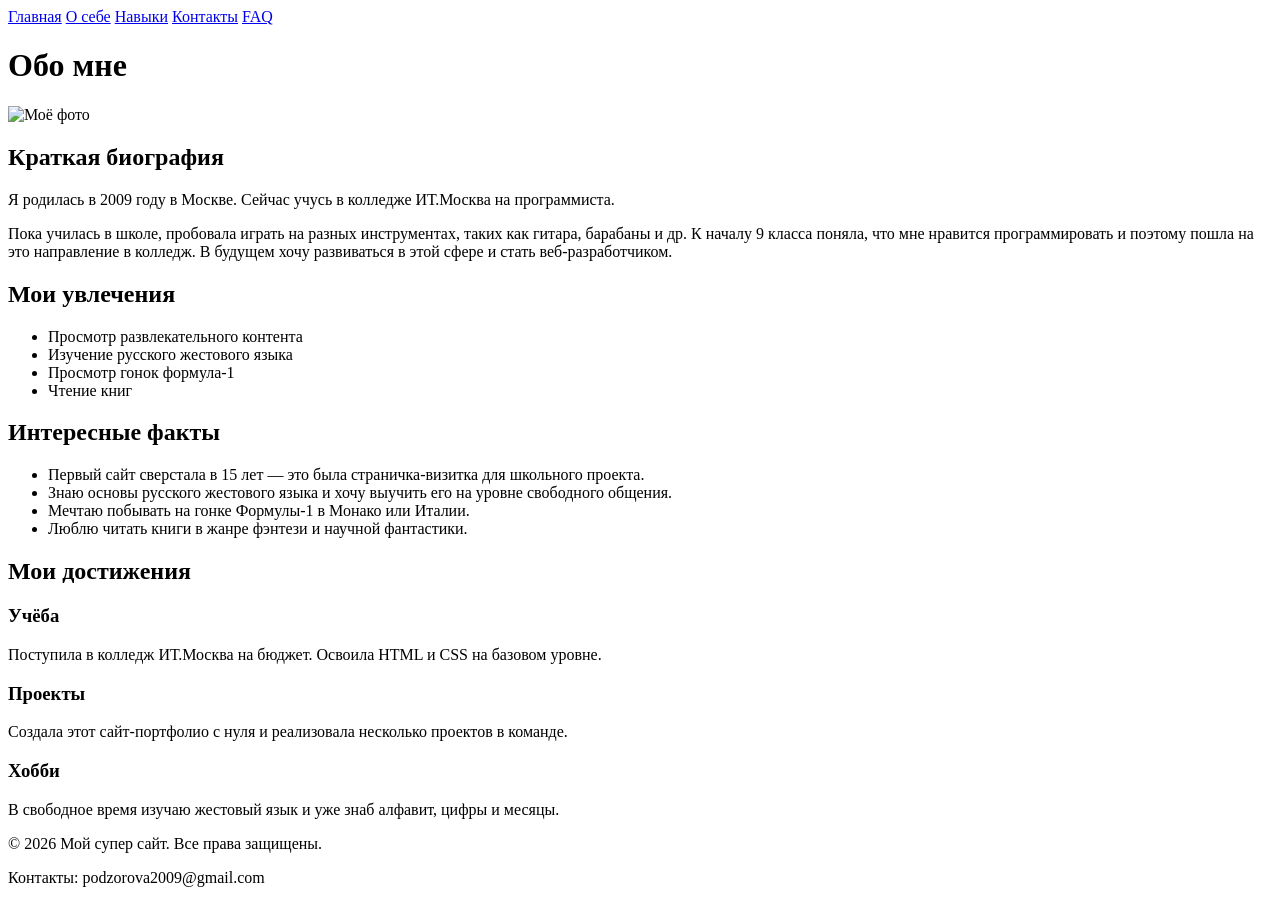
==== about.html @ 59c7d3a9 "Add files via upload" ====
<!DOCTYPE html>
<html lang="ru">
<head>
    <meta charset="UTF-8">
    <meta name="viewport" content="width=device-width, initial-scale=1.0">
    <title>Супер сайт</title>
    <link rel="stylesheet" href="/css/style.css">
    <link rel="icon" href="/images/8270712.png">
</head>
<body>
    <header>
        <nav>
            <a href="index.html">Главная</a>
            <a href="about.html" class="active">О себе</a>
            <a href="skills.html">Навыки</a>
            <a href="contacts.html">Контакты</a>
            <a href="FAQ.html">FAQ</a>
        </nav>
    </header>

    <main>
        <h1>Обо мне</h1>

        <div class="about-grid">
            
            <div class="about-photo-box">
                <img src="/home/student/Рабочий стол/my_site_practice-main/images/8270712.png" alt="Моё фото" class="about-avatar">
            </div>

            <div class="about-bio-box">
                <h2>Краткая биография</h2>
                <p>Я родилась в 2009 году в Москве. Сейчас учусь в колледже ИТ.Москва на программиста.</p>
                <p>Пока училась в школе, пробовала играть на разных инструментах, таких как гитара, барабаны и др. К началу 9 класса поняла, что мне нравится программировать и поэтому пошла на это направление в колледж. В будущем хочу развиваться в этой сфере и стать веб-разработчиком.</p>
            </div>

            <div class="about-hobbies-box">
                <h2>Мои увлечения</h2>
                <ul>
                    <li>Просмотр развлекательного контента</li>
                    <li>Изучение русского жестового языка</li>
                    <li>Просмотр гонок формула-1</li>
                    <li>Чтение книг</li>
                </ul>
            </div>

            <div class="about-facts-box">
                <h2>Интересные факты</h2>
                <ul>
                    <li>Первый сайт сверстала в 15 лет — это была страничка-визитка для школьного проекта.</li>
                    <li>Знаю основы русского жестового языка и хочу выучить его на уровне свободного общения.</li>
                    <li>Мечтаю побывать на гонке Формулы-1 в Монако или Италии.</li>
                    <li>Люблю читать книги в жанре фэнтези и научной фантастики.</li>
                </ul>
            </div>

            <div class="about-achievements-box">
                <h2> Мои достижения</h2>
                <div class="achievements-grid">
                    <div class="achievement-card">
                        <h3>Учёба</h3>
                        <p>Поступила в колледж ИТ.Москва на бюджет. Освоила HTML и CSS на базовом уровне.</p>
                    </div>
                    <div class="achievement-card">
                        <h3>Проекты</h3>
                        <p>Создала этот сайт-портфолио с нуля и реализовала несколько проектов в команде.</p>
                    </div>
                    <div class="achievement-card">
                        <h3>Хобби</h3>
                        <p>В свободное время изучаю жестовый язык и уже знаб алфавит, цифры и месяцы.</p>
                    </div>
                </div>
            </div>

        </div>
    </main>

    <footer class="site-footer">
        <div class="footer-content">
            <p>&copy; 2026 Мой супер сайт. Все права защищены.</p>
            <p>Контакты: podzorova2009@gmail.com</p>
        </div>
    </footer>
</body>
</html>
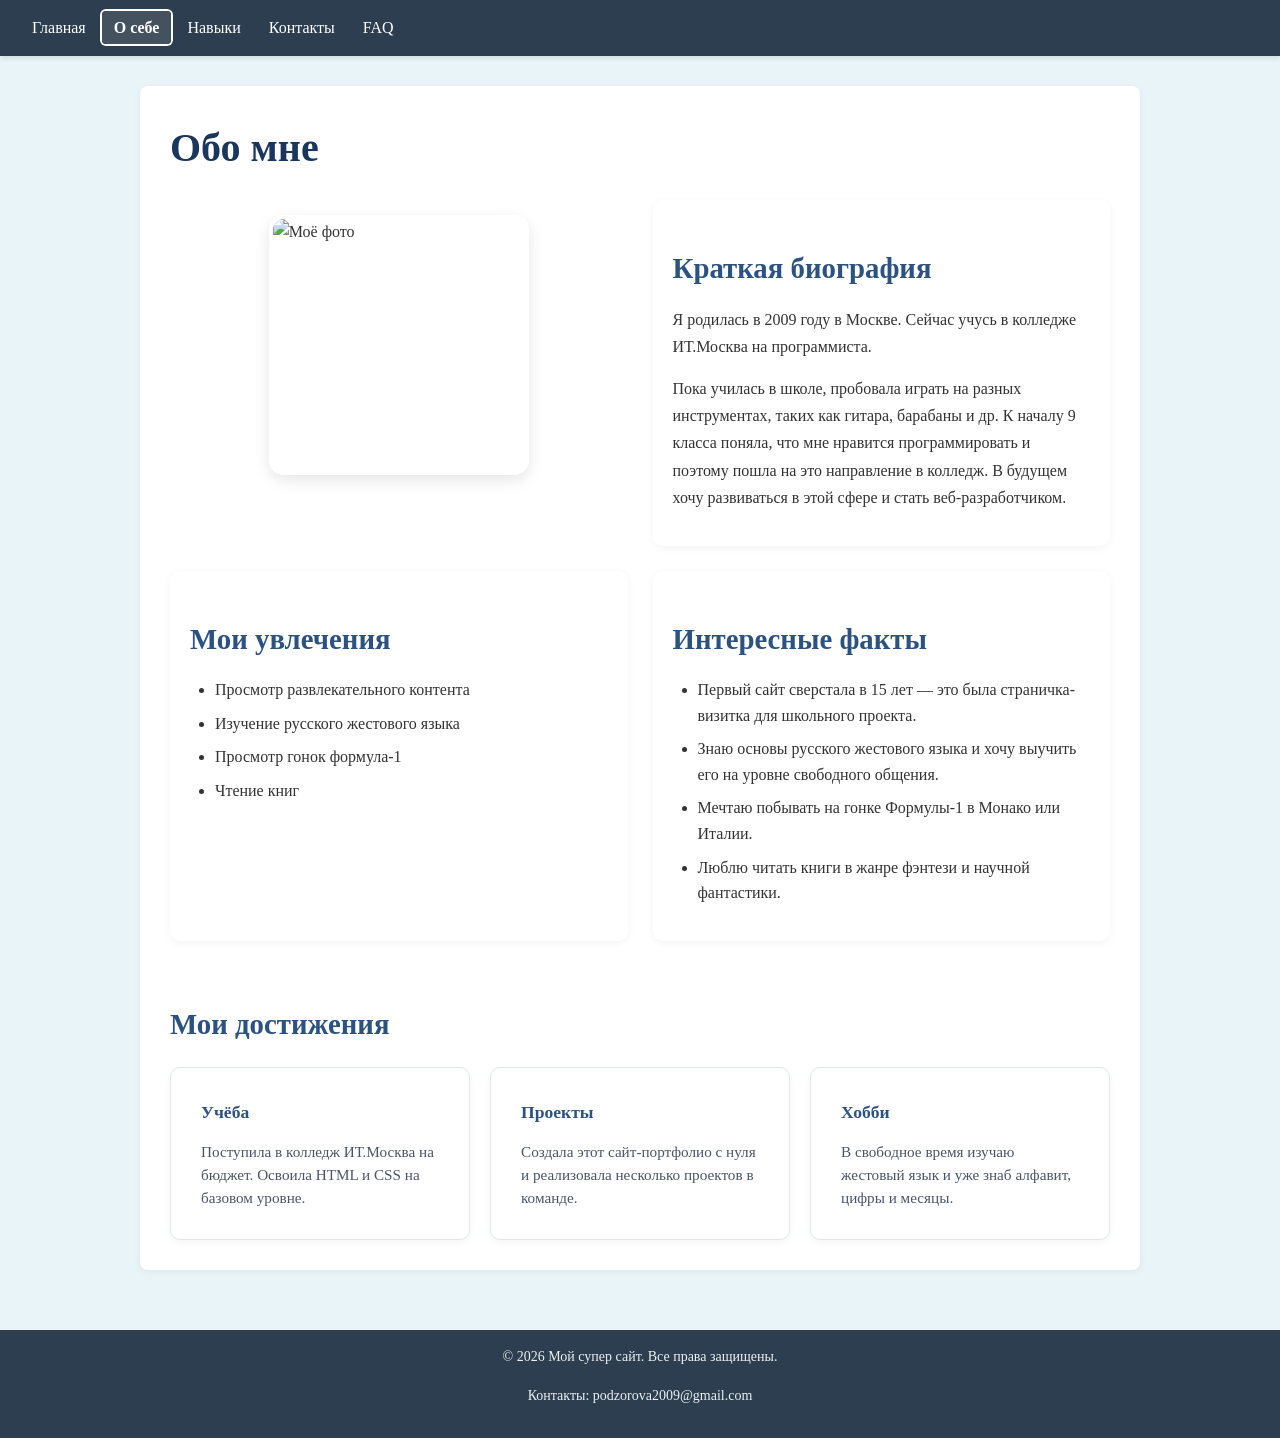
==== commit 4fe334f5: "Update about.html" ====
--- a/about.html
+++ b/about.html
@@ -4,7 +4,7 @@
     <meta charset="UTF-8">
     <meta name="viewport" content="width=device-width, initial-scale=1.0">
     <title>Супер сайт</title>
-    <link rel="stylesheet" href="/css/style.css">
+    <link rel="stylesheet" href="style.css">
     <link rel="icon" href="/images/8270712.png">
 </head>
 <body>
--- a/style.css
+++ b/style.css
@@ -0,0 +1,773 @@
+* {
+    margin: 0;
+    padding: 0;
+    box-sizing: border-box;
+}
+
+body {
+    font-family: 'Times New Roman', Times, serif;
+    font-size: 16px;
+    color: #333;
+    background-color: #e8f4f8;
+    line-height: 1.6;
+    display: flex;
+    flex-direction: column;
+    min-height: 100vh;
+}
+
+
+h1 {
+    font-size: 2.5rem;
+    color: #1a365d;
+    margin-bottom: 20px;
+}
+
+h2 {
+    font-size: 1.8rem;
+    color: #2c5282;
+    margin-top: 25px;
+    margin-bottom: 15px;
+}
+
+h3 {
+    font-size: 1.4rem;
+    color: #3182ce;
+    margin-bottom: 10px;
+}
+
+p {
+    margin-bottom: 15px;
+    line-height: 1.7;
+}
+
+ul,ol {
+    margin-left: 25px;
+    margin-bottom: 15px;
+}
+
+li {
+    margin-bottom: 8px;
+}
+
+header {
+    background-color: #2c3e50;
+    padding: 15px 20px;
+    box-shadow: 0 2px 5px rgba(0,0,0,0.1);
+}
+
+nav a {
+    color: #fff;
+    text-decoration: none;
+    padding: 8px 12px;
+    font-weight: 500;
+    transition: background-color 0.2s, color 0.2s;
+    border-radius: 4px;
+}
+
+nav a:hover {
+    color: #95c6f5;
+    background-color: #34495e;
+}
+
+nav a.active {
+    background-color: #44525f;
+    color: #ffffff;
+    font-weight: 700;
+    box-shadow: 0 0 0 2px;
+}
+
+nav a.active:hover {
+    background-color: #3c658d;
+    color: #ffffff;
+}
+
+main {
+    padding: 30px;
+    max-width: 1000px;
+    margin: 30px auto;
+    background-color: #fff;
+    border-radius: 8px;
+    box-shadow: 0 2px 8px rgba(0,0,0,0.05);
+    flex: 1;
+    width: 100%;
+}
+
+.flex-container {
+    display: flex;
+    gap: 30px;
+    flex-wrap: wrap;
+    margin-top: 20px;
+}
+
+.flex-container.column {
+    flex: 1;
+    min-width: 280px;
+}
+
+.cards-container {
+    display: flex; 
+    gap: 20px; 
+    flex-wrap: wrap;
+    margin-bottom: 30px;
+  }
+
+.card {
+    flex: 1;
+    min-width: 250px;
+    background-color: #f9f9f9;
+    border: 1px solid #ddd;
+    border-radius: 10px;
+    padding: 20px;
+    box-shadow: 0 4px 8px rgba(0,0,0,0.1);
+    transition: transform 0.3s, box-shadow 0.3s;
+  }
+  
+.card:hover {
+    transform: translateY(-5px);
+    box-shadow: 0 8px 16px rgba(0,0,0,0.2);
+  }
+  
+.card h3 {
+    margin-top: 0;
+    font-size: 1.2em;
+    color: #333;
+  }
+  
+.card p {
+    color: #555;
+    font-size: 1em;
+  }
+
+table {
+    width: 100%;
+    border-collapse: collapse;
+    margin-bottom: 20px;
+    background-color: #fff;
+}
+
+th,td {
+    border: 1px solid #cbd5e0;
+    padding: 12px;
+    text-align: left;   
+}
+
+th {  
+    background-color: #3498db;
+    color: #fff;
+    font-weight: 600;
+}
+
+tr:nth-child(even) {
+    background-color: #f8fafc;
+}
+
+tr:hover {
+    background-color: #edf2f7;
+}
+
+img {
+    max-width: 100%;
+    height: auto;
+    border-radius: 8px;
+    margin: 15px 0;
+    box-shadow: 0 4px 6px rgba(0,0,0,0.1);
+}
+
+form {
+    margin-bottom: 25px;
+}
+
+label {
+    display: block;
+    margin-bottom: 5px;
+    font-weight: 600;
+}
+
+input, textarea {
+    width: 100%;
+    padding: 10px;
+    margin-bottom: 15px;
+    border: 1px solid #cbd5e0;
+    border-radius: 4px;
+    font-family: inherit;
+    font-size: 15px;
+}
+
+button {
+    background-color: #3498db;
+    color: white;
+    padding: 10px 24px;
+    border: none;
+    border-radius: 4px;
+    cursor: pointer;
+    font-size: 16px;
+    transition: background-color 0.2s;
+}
+
+button:hover {
+    background-color: #2980b9;
+}
+
+footer {
+    background-color: #2c3e50;
+    color: #ecf0f1;
+    text-align: center;
+    font-size: 14px;
+    padding: 15px;
+    margin-top: 30px;
+}
+
+footer a {
+    color: #f1c40f; 
+    text-decoration: none;
+}
+
+footer a:hover {
+    text-decoration: underline;
+}
+
+.faq-section {
+    max-width: 800px;
+    margin: 40px auto;
+    padding: 25px;
+    background-color: #fff;
+    border-radius: 10px;
+    box-shadow: 0 2px 8px rgba(0,0,0,0.05);
+    border: 1px solid #e2e8f0;
+}
+
+.faq-section h2 {
+    text-align: center;
+    color: #1a365d;
+    margin-bottom: 25px;
+    font-size: 1.8rem;
+}
+
+.faq-item {
+    margin-bottom: 15px;
+    padding: 16px 20px;
+    background-color: #f8fafc;
+    border-radius: 8px;
+    border-left: 4px solid #3498db;
+    transition: background-color 0.2s, transform 0.2s;
+}
+
+.faq-item:hover {
+    background-color: #edf2f7;
+    transform: translateX(4px);
+}
+
+.faq-question {
+    font-weight: 600;
+    color: #2c5282;
+    line-height: 1.6;
+    font-size: 1rem;
+}
+
+.favorites-section {
+    margin: 40px 0 20px;
+}
+
+.favorites-grid {
+    display: flex;
+    gap: 20px;
+    flex-wrap: wrap;
+}
+
+.fav-card {
+    flex: 1;
+    min-width: 250px;
+    background: #fff;
+    border: 1px solid #e2e8f0;
+    border-radius: 10px;
+    overflow: hidden;
+    box-shadow: 0 4px 8px rgba(0,0,0,0.08);
+    transition: transform 0.3s, box-shadow 0.3s;
+    display: flex;
+    flex-direction: column;
+}
+
+.fav-card img {
+    width: 100%;
+    height: 180px;
+    object-fit: cover;
+    margin: 0;
+    border-bottom: 1px solid #e2e8f0;
+}
+
+.fav-content {
+    padding: 16px;
+    flex-grow: 1;
+}
+
+.fav-content h3 {
+    margin: 0 0 8px;
+    font-size: 1.2rem;
+    color: #1a365d;
+}
+
+.fav-content p {
+    margin: 0;
+    font-size: 0.95rem;
+    color: #4a5568;
+    line-height: 1.5;
+}
+
+.fav-card, .card {
+    transition: transform 0.3s ease, box-shadow 0.3s ease;
+}
+
+.fav-card:hover, .card:hover {
+    transform: scale(1.02) translateY(-4px);
+    box-shadow: 0 10px 20px rgba(0,0,0,0.18);
+}
+
+.favorites-grid, .cards-container {
+    overflow: visible;
+    padding-bottom: 10px;
+}
+
+.contacts-wrapper {
+    display: flex;
+    gap: 40px;
+    flex-wrap: wrap;
+    align-items: flex-start;
+    margin-top: 20px;
+}
+
+.contacts-info {
+    flex: 1;
+    min-width: 280px;
+}
+
+.contacts-info h2 {
+    margin-top: 0;
+    color: #1a365d;
+}
+
+.contacts-info > p {
+    color: #4a5568;
+    margin-bottom: 30px;
+    line-height: 1.7;
+}
+
+.info-block {
+    margin-bottom: 25px;
+}
+
+.info-block h3 {
+    color: #2c5282;
+    margin-bottom: 8px;
+    font-size: 1.2rem;
+}
+
+.info-block a {
+    color: #3498db;
+    text-decoration: none;
+    font-weight: 500;
+    transition: color 0.2s;
+}
+
+.info-block a:hover {
+    color: #2980b9;
+    text-decoration: underline;
+}
+
+.social-list {
+    list-style: none;
+    padding: 0;
+    margin: 0;
+}
+
+.social-list li {
+    margin-bottom: 10px;
+}
+
+.contacts-form {
+    flex: 1.2;
+    min-width: 320px;
+}
+
+.contacts-form .form-row {
+    display: flex;
+    gap: 15px;
+    margin-bottom: 15px;
+}
+
+.contacts-form .form-row input {
+    margin-bottom: 0; 
+}
+
+.contacts-form textarea {
+    resize: vertical;
+    min-height: 120px;
+}
+
+.contacts-form button {
+    width: 100%;
+    padding: 14px;
+    font-weight: 600;
+    border-radius: 8px;
+    margin-top: 5px;
+}
+
+   .social-cards {
+    display: flex;
+    gap: 15px;
+    flex-wrap: wrap;
+}
+
+.social-card {
+    display: flex;
+    flex-direction: column;
+    align-items: center;
+    justify-content: center;
+    gap: 8px;
+    padding: 20px 25px;
+    background: #ffffff;
+    border: 1px solid #e2e8f0;
+    border-radius: 10px;
+    text-decoration: none;
+    color: #2d3748;
+    min-width: 110px;
+    transition: all 0.3s ease;
+    box-shadow: 0 2px 5px rgba(0,0,0,0.05);
+}
+
+.social-card:hover {
+    transform: translateY(-4px);
+    box-shadow: 0 6px 12px rgba(0,0,0,0.1);
+}
+
+.social-card-icon {
+    font-size: 2rem;
+    line-height: 1;
+}
+
+.social-card-name {
+    font-size: 0.9rem;
+    font-weight: 600;
+    text-align: center;
+}
+
+.social-card.telegram:hover {
+    border-color: #0088cc;
+    color: #0088cc;
+}
+
+.social-card.vk:hover {
+    border-color: #4a76a8;
+    color: #4a76a8;
+}
+
+.social-card.github:hover {
+    border-color: #333;
+    color: #333;
+}
+
+@media (max-width: 480px) {
+    .social-cards {
+        justify-content: center;
+    }
+    .social-card {
+        min-width: 100px;
+        padding: 15px 20px;
+    }
+    .social-card-icon {
+        font-size: 1.8rem;
+    }
+    .social-card-name {
+        font-size: 0.85rem;
+    }
+}
+
+.about-layout {
+    display: flex;
+    gap: 40px;
+    align-items: flex-start;
+    flex-wrap: wrap;
+    margin-bottom: 40px;
+}
+
+.about-img {
+    width: 260px;
+    height: 260px;
+    object-fit: cover;
+    border-radius: 50%;
+    border: 6px solid #fff;
+    box-shadow: 0 8px 20px rgba(0,0,0,0.1);
+    margin: 0;
+}
+
+.about-text {
+    flex: 1;
+    min-width: 280px;
+}
+
+.about-text h2 {
+    margin-top: 0;
+    color: #1a365d;
+}
+
+.about-text p {
+    margin-bottom: 15px;
+    line-height: 1.8;
+    color: #4a5568;
+}
+
+.facts-box {
+    background: #f8fafc;
+    padding: 25px;
+    border-radius: 12px;
+    border-left: 5px solid #f1c40f;
+    margin: 30px 0;
+}
+
+.facts-box ul {
+    margin: 0;
+    padding-left: 20px;
+}
+
+.facts-box li {
+    margin-bottom: 10px;
+    color: #2d3748;
+}
+
+.achievements-grid {
+    display: grid;
+    grid-template-columns: repeat(auto-fit, minmax(220px, 1fr));
+    gap: 20px;
+    margin-top: 20px;
+}
+
+.achievements-card {
+    background: #fff;
+    padding: 20px;
+    border-radius: 10px;
+    border: 1px solid #e2e8f0;
+    box-shadow: 0 3px 8px rgba(0,0,0,0.04);
+    transition: transform 0.2s, box-shadow 0.2s;
+}
+
+.achievements-card:hover {
+    transform: translateY(-3px);
+    box-shadow: 0 6px 15px rgba(0,0,0,0.08);
+}
+
+.achievements-card h3 {
+    margin: 0 0 10px;
+    font-size: 1.1rem;
+    color: #2c5282;
+}
+
+.achievements-card p {
+    margin: 0;
+    font-size: 0.95rem;
+    color: #4a5568;
+}
+
+.skills-list {
+    margin-bottom: 40px;
+}
+
+.skill-bar {
+    margin-bottom: 18px;
+}
+
+.skill-info {
+    display: flex;
+    justify-content: space-between;
+    margin-bottom: 6px;
+    font-weight: 600;
+    color: #2d3748;
+}
+
+.progress-track {
+    width: 100%;
+    height: 14px;
+    background-color: #e2e8f0;
+    border-radius: 7px;
+    overflow: hidden;
+}
+
+.progress-fill {
+    height: 100%;
+    background: linear-gradient(90deg, #3498db, #2c5282);
+    border-radius: 7px;
+    transition: width 0.6s ease;
+}
+
+.form-row {
+    display: flex;
+    gap: 15px;
+    margin-bottom: 15px;
+}
+
+.form-row input {
+    margin-bottom: 0;
+}
+    
+   .about-grid {
+    display: grid;
+    grid-template-columns: 1fr 1fr; 
+    gap: 25px;
+    margin-top: 20px;
+}
+
+.about-photo-box {
+    display: flex;
+    justify-content: center;
+    align-items: flex-start;
+}
+.about-avatar {
+    width: 100%;
+    max-width: 260px;
+    aspect-ratio: 1 / 1;
+    object-fit: cover;
+    border-radius: 15px;
+    border: 4px solid #fff;
+    box-shadow: 0 5px 15px rgba(0,0,0,0.1);
+}
+
+.about-bio-box, .about-hobbies-box, .about-facts-box {
+    background: #ffffff;
+    padding: 20px;
+    border-radius: 10px;
+    box-shadow: 0 2px 8px rgba(0,0,0,0.05);
+}
+
+.about-facts-box {
+    background: #fff;
+}
+
+.about-achievements-box {
+    grid-column: 1 / -1; 
+    margin-top: 10px;
+}
+
+.achievement-card {
+    transition: transform 0.3s ease, box-shadow 0.3s ease;
+}
+.achievement-card:hover {
+    transform: scale(1.04) translateY(-4px);
+    box-shadow: 0 10px 20px rgba(0,0,0,0.12);
+}
+
+@media (max-width: 768px) {
+    nav {
+        display: flex;
+        flex-wrap: wrap; 
+        justify-content: center;
+        gap: 6px; 
+        padding: 10px 5px;
+    }
+
+    nav a {
+        padding: 10px 12px;
+        font-size: 14px; 
+        text-align: center;
+        white-space: nowrap; 
+        border-radius: 6px;
+        flex-shrink: 0; 
+    }
+
+    .flex-container,
+    .contacts-wrapper,
+    .favorites-grid,
+    .cards-container {
+        flex-direction: column;
+    }
+
+    .about-grid,
+    .achievements-grid {
+        grid-template-columns: 1fr;
+        gap: 20px;
+    }
+
+    .about-avatar {
+        max-width: 200px;
+        margin: 0 auto 20px;
+        display: block;
+    }
+
+    .about-achievements-box {
+        margin-top: 20px;
+    }
+
+    .contacts-form .form-row,
+    .form-row {
+        flex-direction: column;
+    }
+}
+
+   .achievement-card {
+    background: #fff;
+    padding: 30px;       
+    border-radius: 10px;
+    border: 1px solid #e2e8f0;
+    box-shadow: 0 3px 8px rgba(0,0,0,0.04);
+    transition: transform 0.3s ease, box-shadow 0.3s ease;
+    display: flex;
+    flex-direction: column;
+    justify-content: center; 
+}
+
+.achievement-card h3 {
+    margin-top: 0;
+    margin-bottom: 15px;    
+    font-size: 1.1rem;
+    color: #2c5282;
+}
+
+.achievement-card p {
+    margin: 0;              
+    font-size: 0.95rem;
+    color: #4a5568;
+    line-height: 1.5;      
+}
+
+.achievement-card:hover {
+    transform: scale(1.04) translateY(-4px);
+    box-shadow: 0 10px 20px rgba(0,0,0,0.12);
+}
+
+.progress-container {
+    max-width: 500px;
+    margin: 0 auto 35px auto;
+    padding: 10px 20px 0 20px;
+}
+  
+.progress-item {
+    margin-bottom: 20px;
+}
+  
+.progress-item span {
+    display: inline-block;
+    width: 160px;
+    font-weight: bold;
+    color: #424242;
+}
+  
+.progress-bar {
+    display: inline-block;
+    vertical-align: middle;
+    width: 250px;
+    background-color: #e0e0e0;
+    border-radius: 20px;
+    overflow: hidden;
+    height: 26px;
+    margin-left: 10px;
+    position: relative;
+}
+  
+.progress-fill {
+    background: linear-gradient(90deg,#5760d3 10%, #3c43a3 50%, #24275c 100%);
+    height: 100%;
+    text-align: right;
+    color: #fff;
+    line-height: 26px;
+    font-weight: bold;
+    border-radius: 20px 0 0 20px;
+    padding-right: 12px;
+    transition: width 0.5s;
+}
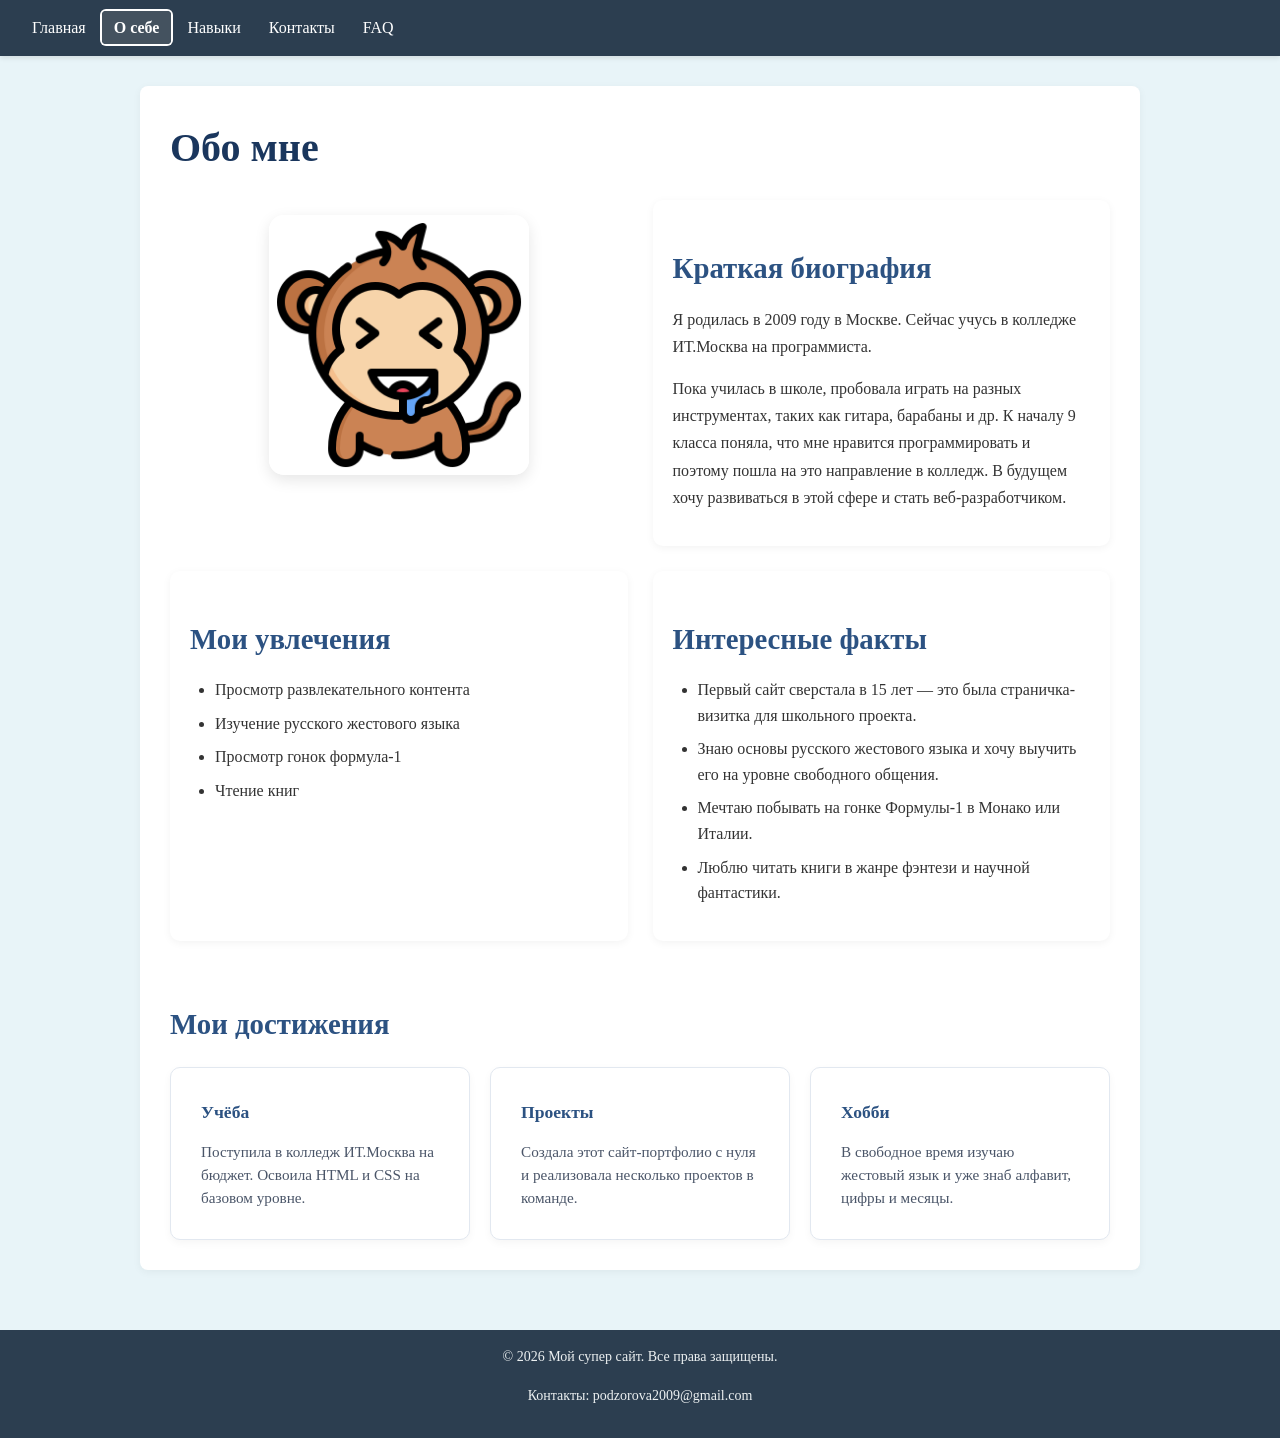
==== commit fcf884aa: "Update about.html" ====
--- a/about.html
+++ b/about.html
@@ -5,7 +5,7 @@
     <meta name="viewport" content="width=device-width, initial-scale=1.0">
     <title>Супер сайт</title>
     <link rel="stylesheet" href="style.css">
-    <link rel="icon" href="/images/8270712.png">
+    <link rel="icon" href="./images/8270712.png">
 </head>
 <body>
     <header>
@@ -24,7 +24,7 @@
         <div class="about-grid">
             
             <div class="about-photo-box">
-                <img src="/home/student/Рабочий стол/my_site_practice-main/images/8270712.png" alt="Моё фото" class="about-avatar">
+                <img src="./images/8270712.png" alt="Моё фото" class="about-avatar">
             </div>
 
             <div class="about-bio-box">
